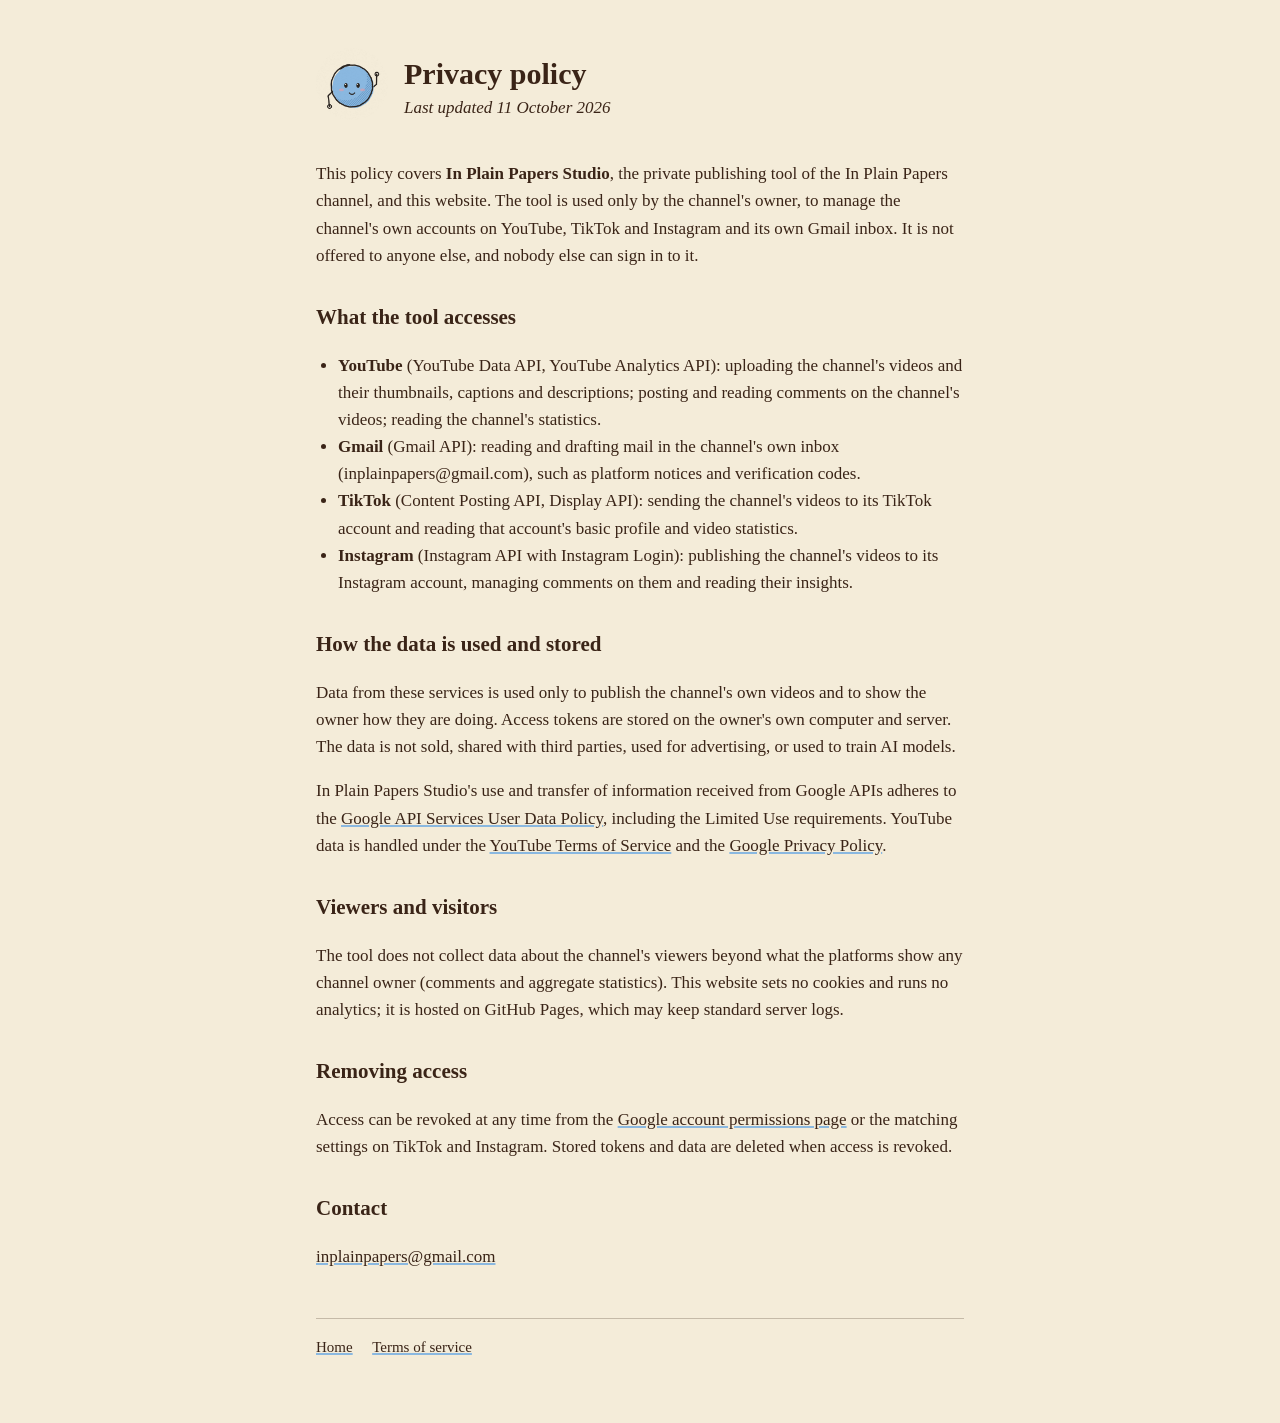
==== privacy.html @ 59d03e3e "Home, privacy policy and terms pages" ====
<!doctype html>
<html lang="en">
<head>
<meta charset="utf-8">
<meta name="viewport" content="width=device-width, initial-scale=1">
<title>Privacy Policy · In Plain Papers</title>
<link rel="icon" href="avatar.png">
<link rel="stylesheet" href="style.css">
</head>
<body>
<main>
  <header>
    <a href="index.html"><img src="avatar.png" alt="In Plain Papers"></a>
    <div><h1>Privacy policy</h1><p class="tagline">Last updated 11 October 2026</p></div>
  </header>

  <p>This policy covers <strong>In Plain Papers Studio</strong>, the private publishing tool of the In Plain Papers
  channel, and this website. The tool is used only by the channel's owner, to manage the channel's own accounts on
  YouTube, TikTok and Instagram and its own Gmail inbox. It is not offered to anyone else, and nobody else can sign
  in to it.</p>

  <h2>What the tool accesses</h2>
  <ul>
    <li><strong>YouTube</strong> (YouTube Data API, YouTube Analytics API): uploading the channel's videos and their
    thumbnails, captions and descriptions; posting and reading comments on the channel's videos; reading the
    channel's statistics.</li>
    <li><strong>Gmail</strong> (Gmail API): reading and drafting mail in the channel's own inbox
    (inplainpapers@gmail.com), such as platform notices and verification codes.</li>
    <li><strong>TikTok</strong> (Content Posting API, Display API): sending the channel's videos to its TikTok
    account and reading that account's basic profile and video statistics.</li>
    <li><strong>Instagram</strong> (Instagram API with Instagram Login): publishing the channel's videos to its
    Instagram account, managing comments on them and reading their insights.</li>
  </ul>

  <h2>How the data is used and stored</h2>
  <p>Data from these services is used only to publish the channel's own videos and to show the owner how they are
  doing. Access tokens are stored on the owner's own computer and server. The data is not sold, shared with third
  parties, used for advertising, or used to train AI models.</p>
  <p>In Plain Papers Studio's use and transfer of information received from Google APIs adheres to the
  <a href="https://developers.google.com/terms/api-services-user-data-policy">Google API Services User Data
  Policy</a>, including the Limited Use requirements. YouTube data is handled under the
  <a href="https://www.youtube.com/t/terms">YouTube Terms of Service</a> and the
  <a href="https://policies.google.com/privacy">Google Privacy Policy</a>.</p>

  <h2>Viewers and visitors</h2>
  <p>The tool does not collect data about the channel's viewers beyond what the platforms show any channel owner
  (comments and aggregate statistics). This website sets no cookies and runs no analytics; it is hosted on GitHub
  Pages, which may keep standard server logs.</p>

  <h2>Removing access</h2>
  <p>Access can be revoked at any time from the
  <a href="https://myaccount.google.com/permissions">Google account permissions page</a> or the matching settings
  on TikTok and Instagram. Stored tokens and data are deleted when access is revoked.</p>

  <h2>Contact</h2>
  <p><a href="mailto:inplainpapers@gmail.com">inplainpapers@gmail.com</a></p>

  <footer>
    <a href="index.html">Home</a>
    <a href="terms.html">Terms of service</a>
  </footer>
</main>
</body>
</html>
---- style.css ----
:root {
  --paper: #f4ecd9;
  --ink: #3a2417;
  --blue: #8ab8e0;
  --hi: #f7d64a;
}
* { box-sizing: border-box; }
body {
  margin: 0;
  background: var(--paper);
  color: var(--ink);
  font: 17px/1.6 Georgia, "Times New Roman", serif;
}
main { max-width: 680px; margin: 0 auto; padding: 48px 16px 64px; }
header { display: flex; align-items: center; gap: 16px; margin-bottom: 32px; }
header img { width: 72px; height: 72px; border-radius: 50%; }
header a { color: inherit; text-decoration: none; }
h1 { font-size: 30px; line-height: 1.2; margin: 0; }
.tagline { margin: 2px 0 0; font-style: italic; }
h2 { font-size: 21px; margin: 32px 0 8px; }
a { color: var(--ink); text-decoration-color: var(--blue); text-decoration-thickness: 2px; }
mark { background: var(--hi); color: inherit; padding: 0 2px; }
ul { padding-left: 22px; }
footer { margin-top: 48px; padding-top: 16px; border-top: 1px solid rgba(58, 36, 23, .25); font-size: 15px; }
footer a { margin-right: 16px; }
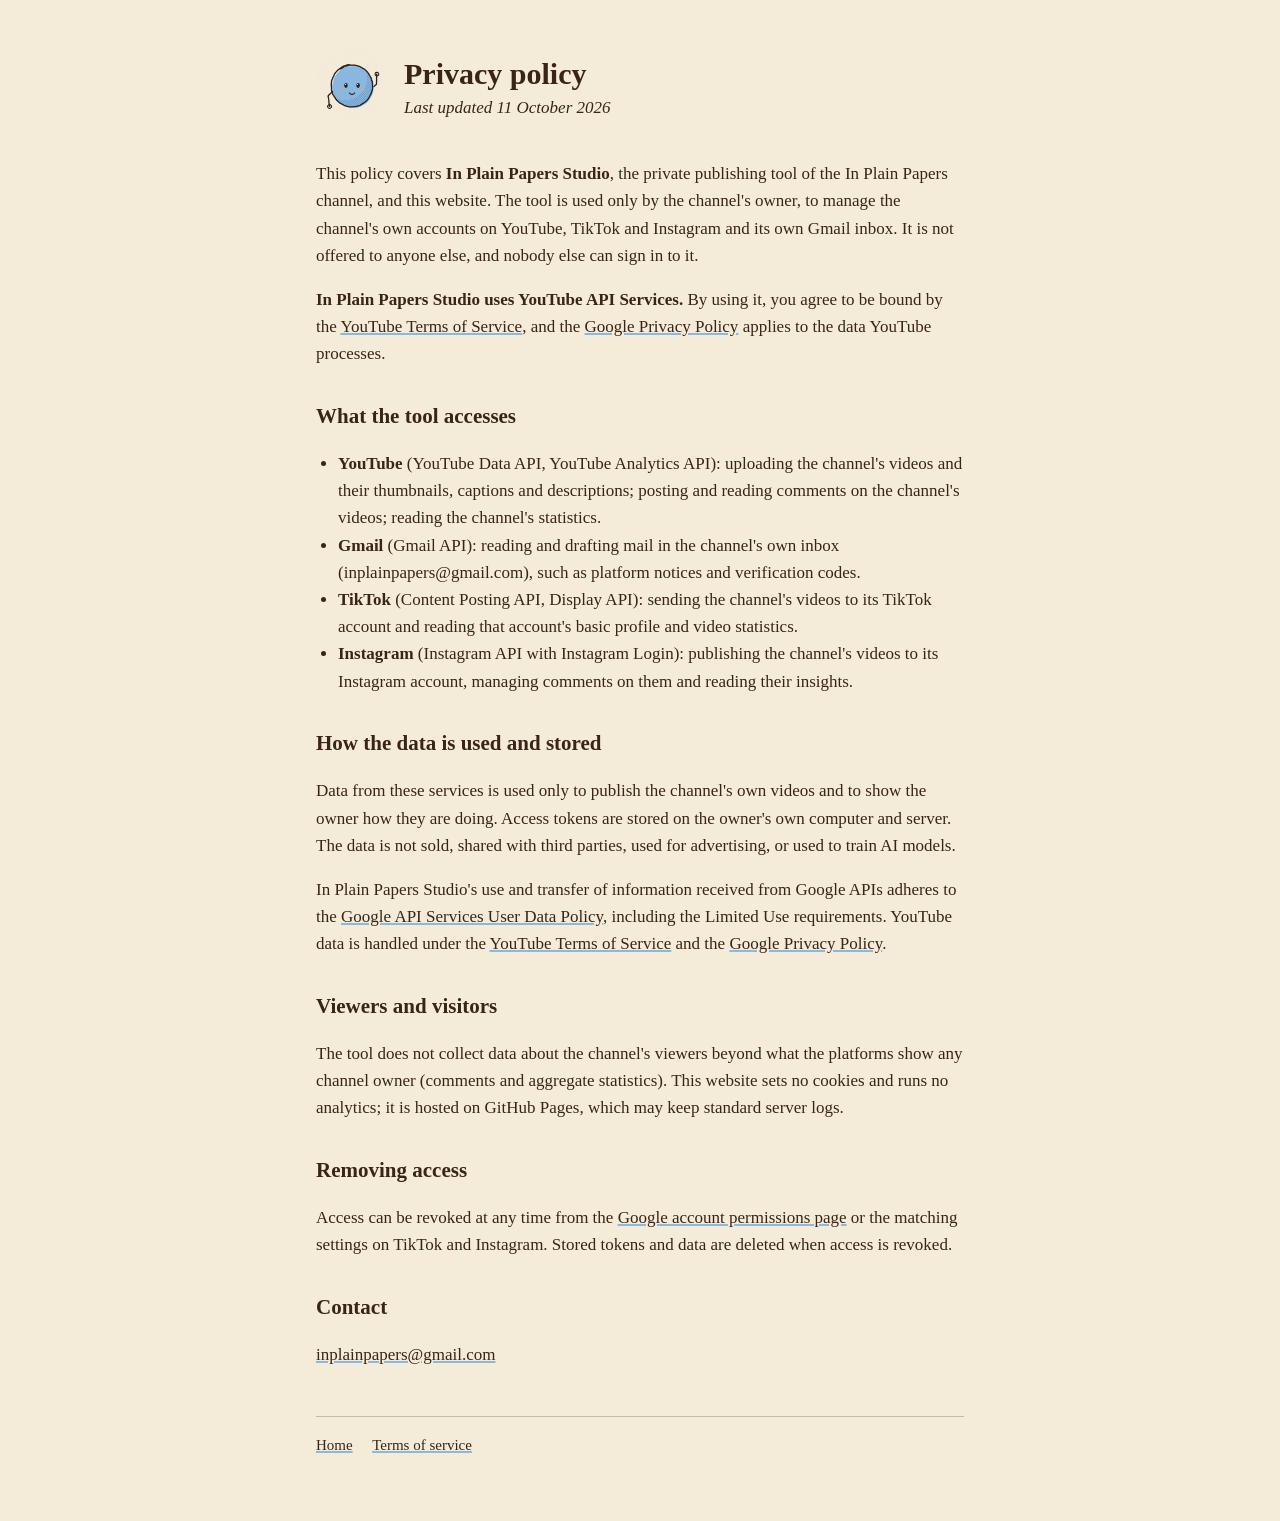
==== commit 4ba11a3b: "Privacy policy: name YouTube API Services" ====
--- a/privacy.html
+++ b/privacy.html
@@ -18,6 +18,10 @@
   channel, and this website. The tool is used only by the channel's owner, to manage the channel's own accounts on
   YouTube, TikTok and Instagram and its own Gmail inbox. It is not offered to anyone else, and nobody else can sign
   in to it.</p>
+
+  <p><strong>In Plain Papers Studio uses YouTube API Services.</strong> By using it, you agree to be bound by the
+  <a href="https://www.youtube.com/t/terms">YouTube Terms of Service</a>, and the
+  <a href="https://policies.google.com/privacy">Google Privacy Policy</a> applies to the data YouTube processes.</p>
 
   <h2>What the tool accesses</h2>
   <ul>
